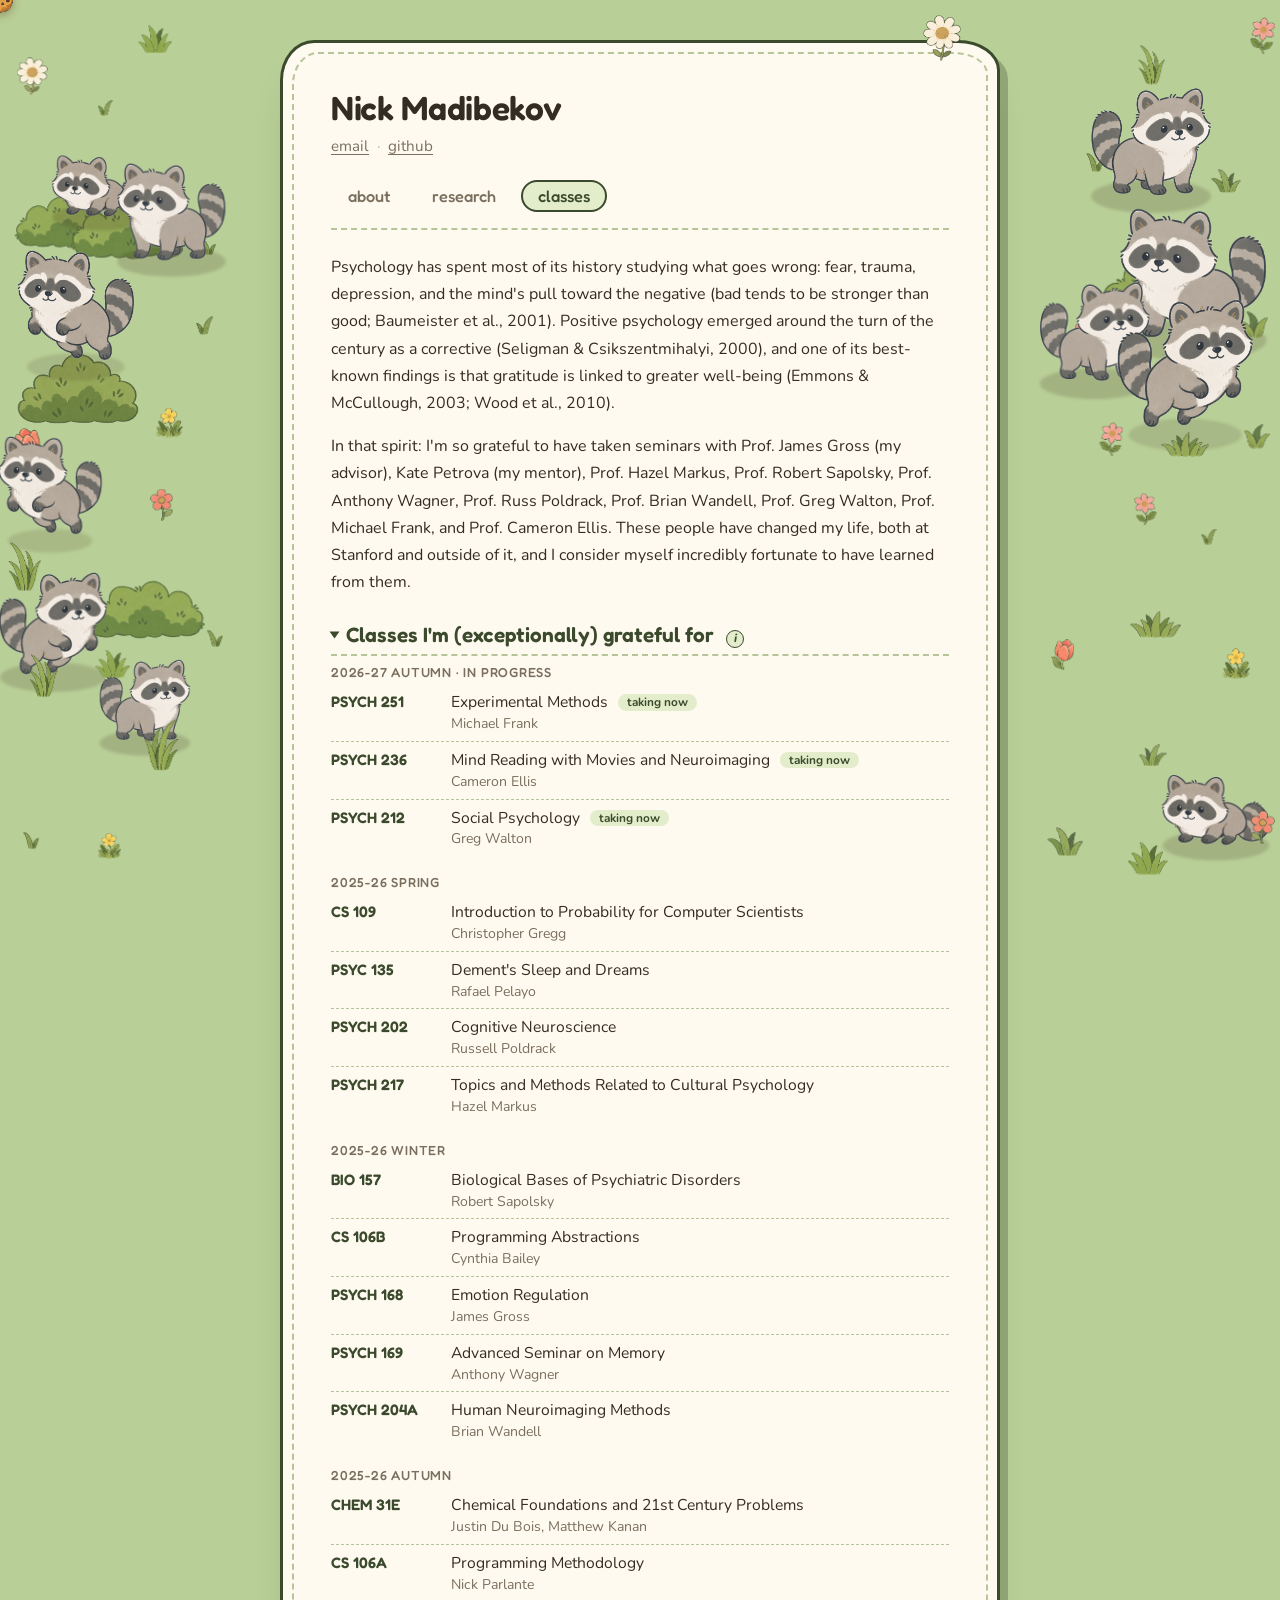
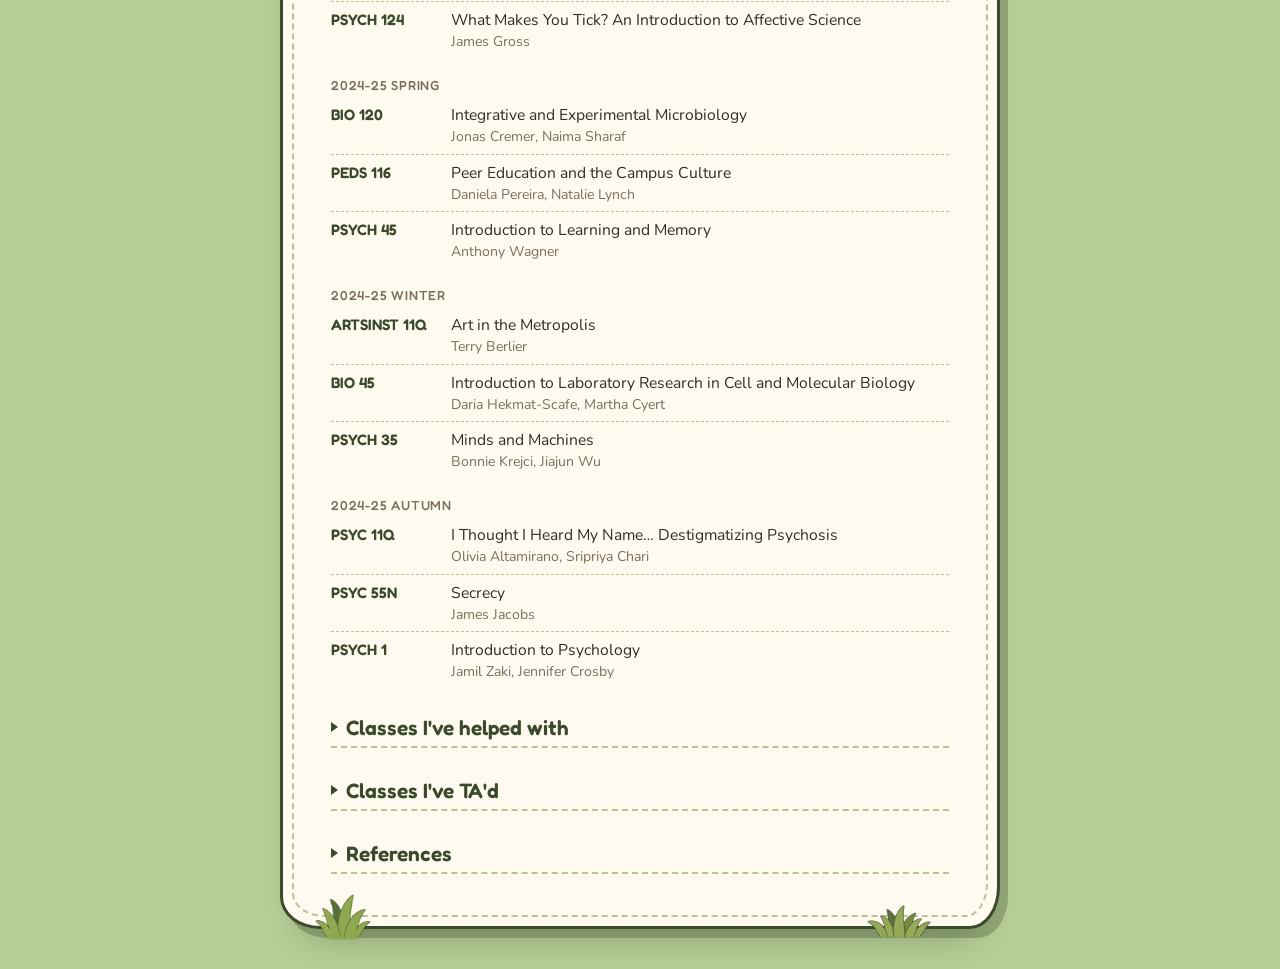
==== classes.html @ 47187459 "initial site" ====
<!doctype html>
<html lang="en">
<head>
<meta charset="UTF-8">
<meta name="viewport" content="width=device-width, initial-scale=1.0">
<title>Nick Madibekov — Classes</title>
<link rel="icon" href="data:image/svg+xml,<svg xmlns=%22http://www.w3.org/2000/svg%22 viewBox=%220 0 100 100%22><text y=%22.9em%22 font-size=%2290%22>🦝</text></svg>">
<link rel="stylesheet" href="styles.css">
</head>
<body>
<div class="cursor-cookie" id="cursorCookie"><div class="cookie-visual"></div></div>
<canvas id="raccoon-canvas"></canvas>

<div class="wrap">
  <main class="card">
    <h1 class="name">Nick Madibekov</h1>
    <p class="links">
      <a href="mailto:alikhanm@stanford.edu">email</a><span class="sep">·</span><a href="https://github.com/nickmadibekov" target="_blank" rel="noopener">github</a>
    </p>

    <nav class="tabs">
      <a href="index.html" class="tab">about</a>
      <a href="research.html" class="tab">research</a>
      <a href="classes.html" class="tab active">classes</a>
    </nav>

    <div class="content">
      <p class="gratitude">Psychology has spent most of its history studying what goes wrong: fear, trauma, depression, and the mind's pull toward the negative (bad tends to be stronger than good; Baumeister et al., 2001). Positive psychology emerged around the turn of the century as a corrective (Seligman &amp; Csikszentmihalyi, 2000), and one of its best-known findings is that gratitude is linked to greater well-being (Emmons &amp; McCullough, 2003; Wood et al., 2010).</p>
      <p class="gratitude">In that spirit: I'm so grateful to have taken seminars with Prof. James Gross (my advisor), Kate Petrova (my mentor), Prof. Hazel Markus, Prof. Robert Sapolsky, Prof. Anthony Wagner, Prof. Russ Poldrack, Prof. Brian Wandell, Prof. Greg Walton, Prof. Michael Frank, and Prof. Cameron Ellis. These people have changed my life, both at Stanford and outside of it, and I consider myself incredibly fortunate to have learned from them.</p>
      <details class="fold" open>
        <summary class="section">Classes I'm (exceptionally) grateful for <span class="tip" tabindex="0" role="button" aria-label="I&#x27;ve enjoyed every class I&#x27;ve taken, but didn&#x27;t want to list all 44 of them, so here are 24." data-tip="I&#x27;ve enjoyed every class I&#x27;ve taken, but didn&#x27;t want to list all 44 of them, so here are 24.">i</span></summary>
        <h3 class="subsection">2026-27 Autumn · in progress</h3>
        <ul class="courses">
          <li><span class="code">PSYCH 251</span><span class="info"><span class="ctitle">Experimental Methods</span> <span class="note">taking now</span><span class="prof">Michael Frank</span></span></li>
          <li><span class="code">PSYCH 236</span><span class="info"><span class="ctitle">Mind Reading with Movies and Neuroimaging</span> <span class="note">taking now</span><span class="prof">Cameron Ellis</span></span></li>
          <li><span class="code">PSYCH 212</span><span class="info"><span class="ctitle">Social Psychology</span> <span class="note">taking now</span><span class="prof">Greg Walton</span></span></li>
        </ul>
        <h3 class="subsection">2025-26 Spring</h3>
        <ul class="courses">
          <li><span class="code">CS 109</span><span class="info"><span class="ctitle">Introduction to Probability for Computer Scientists</span><span class="prof">Christopher Gregg</span></span></li>
          <li><span class="code">PSYC 135</span><span class="info"><span class="ctitle">Dement&#x27;s Sleep and Dreams</span><span class="prof">Rafael Pelayo</span></span></li>
          <li><span class="code">PSYCH 202</span><span class="info"><span class="ctitle">Cognitive Neuroscience</span><span class="prof">Russell Poldrack</span></span></li>
          <li><span class="code">PSYCH 217</span><span class="info"><span class="ctitle">Topics and Methods Related to Cultural Psychology</span><span class="prof">Hazel Markus</span></span></li>
        </ul>
        <h3 class="subsection">2025-26 Winter</h3>
        <ul class="courses">
          <li><span class="code">BIO 157</span><span class="info"><span class="ctitle">Biological Bases of Psychiatric Disorders</span><span class="prof">Robert Sapolsky</span></span></li>
          <li><span class="code">CS 106B</span><span class="info"><span class="ctitle">Programming Abstractions</span><span class="prof">Cynthia Bailey</span></span></li>
          <li><span class="code">PSYCH 168</span><span class="info"><span class="ctitle">Emotion Regulation</span><span class="prof">James Gross</span></span></li>
          <li><span class="code">PSYCH 169</span><span class="info"><span class="ctitle">Advanced Seminar on Memory</span><span class="prof">Anthony Wagner</span></span></li>
          <li><span class="code">PSYCH 204A</span><span class="info"><span class="ctitle">Human Neuroimaging Methods</span><span class="prof">Brian Wandell</span></span></li>
        </ul>
        <h3 class="subsection">2025-26 Autumn</h3>
        <ul class="courses">
          <li><span class="code">CHEM 31E</span><span class="info"><span class="ctitle">Chemical Foundations and 21st Century Problems</span><span class="prof">Justin Du Bois, Matthew Kanan</span></span></li>
          <li><span class="code">CS 106A</span><span class="info"><span class="ctitle">Programming Methodology</span><span class="prof">Nick Parlante</span></span></li>
          <li><span class="code">PSYCH 124</span><span class="info"><span class="ctitle">What Makes You Tick? An Introduction to Affective Science</span><span class="prof">James Gross</span></span></li>
        </ul>
        <h3 class="subsection">2024-25 Spring</h3>
        <ul class="courses">
          <li><span class="code">BIO 120</span><span class="info"><span class="ctitle">Integrative and Experimental Microbiology</span><span class="prof">Jonas Cremer, Naima Sharaf</span></span></li>
          <li><span class="code">PEDS 116</span><span class="info"><span class="ctitle">Peer Education and the Campus Culture</span><span class="prof">Daniela Pereira, Natalie Lynch</span></span></li>
          <li><span class="code">PSYCH 45</span><span class="info"><span class="ctitle">Introduction to Learning and Memory</span><span class="prof">Anthony Wagner</span></span></li>
        </ul>
        <h3 class="subsection">2024-25 Winter</h3>
        <ul class="courses">
          <li><span class="code">ARTSINST 11Q</span><span class="info"><span class="ctitle">Art in the Metropolis</span><span class="prof">Terry Berlier</span></span></li>
          <li><span class="code">BIO 45</span><span class="info"><span class="ctitle">Introduction to Laboratory Research in Cell and Molecular Biology</span><span class="prof">Daria Hekmat-Scafe, Martha Cyert</span></span></li>
          <li><span class="code">PSYCH 35</span><span class="info"><span class="ctitle">Minds and Machines</span><span class="prof">Bonnie Krejci, Jiajun Wu</span></span></li>
        </ul>
        <h3 class="subsection">2024-25 Autumn</h3>
        <ul class="courses">
          <li><span class="code">PSYC 11Q</span><span class="info"><span class="ctitle">I Thought I Heard My Name… Destigmatizing Psychosis</span><span class="prof">Olivia Altamirano, Sripriya Chari</span></span></li>
          <li><span class="code">PSYC 55N</span><span class="info"><span class="ctitle">Secrecy</span><span class="prof">James Jacobs</span></span></li>
          <li><span class="code">PSYCH 1</span><span class="info"><span class="ctitle">Introduction to Psychology</span><span class="prof">Jamil Zaki, Jennifer Crosby</span></span></li>
        </ul>
      </details>
      <details class="fold">
        <summary class="section">Classes I've helped with</summary>
    <ul class="courses">
            <li><span class="code">PSYC 65N</span><span class="info"><span class="ctitle">Namjooning, and Other Well-Being Inspiration from BTS</span> <span class="note">2026-27 Autumn</span><span class="prof">James Jacobs</span></span></li>
            <li><span class="code">PSYC 27N</span><span class="info"><span class="ctitle">Mental Health in Context: Race, Identity, and Resilience</span> <span class="note">2025-26 Winter</span><span class="prof">L. Adams</span></span></li>
            <li><span class="code">BIO 17N</span><span class="info"><span class="ctitle">How Bacteria Hunt for Food</span> <span class="note">2025-26 Spring</span><span class="prof">Naima Sharaf</span></span></li>
            <li><span class="code">PSYC 11Q</span><span class="info"><span class="ctitle">I Thought I Heard My Name… Destigmatizing Psychosis</span> <span class="note">2025-26 Autumn</span><span class="prof">Olivia Altamirano, Sripriya Chari</span></span></li>
          </ul>
      </details>
      <details class="fold">
        <summary class="section">Classes I've TA'd</summary>
    <ul class="courses">
            <li><span class="code">PSYCH 45</span><span class="info"><span class="ctitle">Introduction to Learning and Memory</span> <span class="note">2025-26 Spring</span><span class="prof">Anthony Wagner</span></span></li>
          </ul>
      </details>
      <details class="fold">
        <summary class="section">References</summary>
    <ul class="refs">
            <li>Baumeister, R. F., Bratslavsky, E., Finkenauer, C., &amp; Vohs, K. D. (2001). Bad is stronger than good. <i>Review of General Psychology, 5</i>(4), 323–370.</li>
            <li>Emmons, R. A., &amp; McCullough, M. E. (2003). Counting blessings versus burdens: An experimental investigation of gratitude and subjective well-being in daily life. <i>Journal of Personality and Social Psychology, 84</i>(2), 377–389.</li>
            <li>Seligman, M. E. P., &amp; Csikszentmihalyi, M. (2000). Positive psychology: An introduction. <i>American Psychologist, 55</i>(1), 5–14.</li>
            <li>Wood, A. M., Froh, J. J., &amp; Geraghty, A. W. A. (2010). Gratitude and well-being: A review and theoretical integration. <i>Clinical Psychology Review, 30</i>(7), 890–905.</li>
          </ul>
      </details>
    </div>
  </main>
</div>

<script src="raccoons.js?v=28"></script>
</body>
</html>
---- styles.css ----
@import url('https://fonts.googleapis.com/css2?family=Fredoka:wght@500;600;700&family=Nunito:wght@400;600;700;800&display=swap');

:root {
  --bg: #b9cf98;
  --card: #fffaf0;
  --outline: #3b4a2d;
  --stitch: rgba(111, 143, 69, 0.5);
  --ink: #332c22;
  --ink-soft: #7a6f5e;
  --accent: #bd8a3f;
  --accent-soft: #e3c98f;
  --line: #ece5d5;
  --shadow: 0 20px 60px -20px rgba(60, 45, 20, 0.28);
}

* {
  box-sizing: border-box;
}

html, body {
  height: 100%;
}

html, body {
  cursor: none;
}

body {
  margin: 0;
  background: var(--bg);
  color: var(--ink);
  font-family: 'Nunito', sans-serif;
  overflow-x: hidden;
}

.card, .card * {
  cursor: auto;
}

.card a {
  cursor: pointer;
}

a {
  color: inherit;
  text-decoration-color: var(--accent-soft);
  text-underline-offset: 3px;
}

a:hover {
  color: var(--accent);
}

#raccoon-canvas {
  position: fixed;
  inset: 0;
  width: 100vw;
  height: 100vh;
  z-index: 1;
  display: block;
}

.wrap {
  position: relative;
  z-index: 2;
  min-height: 100vh;
  display: flex;
  align-items: center;
  justify-content: center;
  padding: 40px 20px;
}

/* Card: a stitched patch with a thick crayon outline, uneven hand-cut
   corners and a hard offset shadow, with a bit of the meadow growing out
   of its edges. */
.card {
  position: relative;
  width: 100%;
  max-width: 720px;
  background: var(--card);
  border: 3px solid var(--outline);
  border-radius: 34px 42px 30px 40px / 40px 30px 42px 32px;
  box-shadow: 8px 9px 0 rgba(59, 74, 45, 0.3), 0 28px 40px -22px rgba(40, 60, 25, 0.35);
  padding: 44px 48px 48px;
}

.card::before {
  content: '';
  position: absolute;
  inset: 9px;
  border: 2px dashed var(--stitch);
  border-radius: 26px 34px 22px 32px / 32px 22px 34px 24px;
  pointer-events: none;
}

.card::after {
  content: '';
  position: absolute;
  inset: -30px;
  pointer-events: none;
  background:
    url('assets/bg/grass-3.png') left 62px bottom 16px / 56px auto no-repeat,
    url('assets/bg/grass-5.png') right 96px bottom 18px / 64px auto no-repeat,
    url('assets/bg/flower-daisy.png') right 66px top 2px / 38px auto no-repeat;
}

.name {
  font-family: 'Fredoka', sans-serif;
  font-size: 2.1rem;
  font-weight: 600;
  margin: 0 0 8px;
  letter-spacing: -0.01em;
}

.name .placeholder {
  color: var(--ink);
}

.links {
  margin: 0 0 24px;
  color: var(--ink-soft);
  font-size: 0.95rem;
}

.links a {
  text-decoration: underline;
}

.links .sep {
  margin: 0 8px;
  color: #a9bd86;
}

.tabs {
  display: flex;
  flex-wrap: wrap;
  gap: 8px;
  border-bottom: 2px dashed var(--stitch);
  padding-bottom: 16px;
  margin-bottom: 24px;
  font-family: 'Fredoka', sans-serif;
}

.tabs a {
  text-decoration: none;
  color: var(--ink-soft);
  font-weight: 500;
  font-size: 1.02rem;
  padding: 4px 15px;
  border: 2px solid transparent;
  border-radius: 999px;
  transition: background 0.15s ease;
}

.tabs a:hover {
  background: #eef3dc;
  color: var(--outline);
}

.tabs a.active {
  background: #e3edcb;
  border-color: var(--outline);
  color: var(--outline);
}

.content p {
  line-height: 1.7;
  font-size: 1.03rem;
  margin: 0 0 16px;
}

.content p:last-child {
  margin-bottom: 0;
}

.content .gratitude {
  font-size: 1rem;
}

.content .section {
  font-family: 'Fredoka', sans-serif;
  font-weight: 600;
  font-size: 1.3rem;
  color: var(--outline);
  margin: 32px 0 6px;
}

.content .section .aside {
  font-family: 'Nunito', sans-serif;
  font-weight: 600;
  font-size: 0.85rem;
  color: var(--ink-soft);
}

.content .fold > summary {
  position: relative;
}

.tip {
  display: inline-flex;
  align-items: center;
  justify-content: center;
  width: 1.15rem;
  height: 1.15rem;
  margin-left: 4px;
  border: 1.5px solid var(--outline);
  border-radius: 50%;
  background: #e3edcb;
  color: var(--outline);
  font-family: 'Nunito', sans-serif;
  font-size: 0.72rem;
  font-style: italic;
  font-weight: 800;
  line-height: 1;
  cursor: help;
  vertical-align: 2px;
  user-select: none;
}

.tip::after {
  content: attr(data-tip);
  position: absolute;
  left: 0;
  top: calc(100% + 6px);
  z-index: 5;
  width: min(320px, 100%);
  padding: 10px 14px;
  border: 2px solid var(--outline);
  border-radius: 14px;
  background: var(--card);
  box-shadow: 4px 5px 0 rgba(59, 74, 45, 0.25);
  color: var(--ink);
  font-family: 'Nunito', sans-serif;
  font-size: 0.88rem;
  font-style: normal;
  font-weight: 600;
  line-height: 1.45;
  text-transform: none;
  letter-spacing: 0;
  white-space: normal;
  opacity: 0;
  visibility: hidden;
  transform: translateY(-3px);
  transition: opacity 0.15s ease, transform 0.15s ease;
  pointer-events: none;
}

.tip:hover::after,
.tip:focus::after,
.tip.show::after {
  opacity: 1;
  visibility: visible;
  transform: none;
}

.pooh {
  margin: 28px 0 8px;
  padding: 12px 18px;
  border-left: 4px solid var(--accent-soft);
  background: #fbf3dd;
  border-radius: 6px 16px 16px 6px;
}

.pooh p {
  margin: 0;
  font-family: 'Fredoka', sans-serif;
  font-size: 1.02rem;
  color: var(--outline);
}

.pooh cite {
  display: block;
  margin-top: 4px;
  font-size: 0.8rem;
  font-style: normal;
  color: var(--ink-soft);
}

.content .fold {
  margin-top: 4px;
}

.content .fold > summary.section {
  display: flex;
  align-items: baseline;
  gap: 8px;
  margin: 18px 0 4px;
  padding: 8px 0 6px;
  border-bottom: 2px dashed var(--stitch);
  cursor: pointer;
  list-style: none;
  user-select: none;
}

.card .fold > summary {
  cursor: pointer;
}

.content .fold > summary::-webkit-details-marker {
  display: none;
}

.content .fold > summary::before {
  content: '';
  flex: none;
  width: 0;
  height: 0;
  border-left: 7px solid var(--outline);
  border-top: 5px solid transparent;
  border-bottom: 5px solid transparent;
  transition: transform 0.15s ease;
  align-self: center;
}

.content .fold[open] > summary::before {
  transform: rotate(90deg);
}

.content .fold > summary:hover {
  color: var(--accent);
}

.content .fold[open] > summary {
  margin-bottom: 8px;
}

.content .fold .subsection:first-of-type {
  margin-top: 8px;
}

.content .gratitude + .section {
  margin-top: 28px;
}

.content .subsection {
  font-family: 'Fredoka', sans-serif;
  font-weight: 500;
  font-size: 0.82rem;
  letter-spacing: 0.06em;
  text-transform: uppercase;
  color: var(--ink-soft);
  margin: 18px 0 4px;
}

.courses,
.refs {
  list-style: none;
  margin: 0;
  padding: 0;
}

.courses li {
  display: flex;
  gap: 14px;
  padding: 7px 0;
  border-bottom: 1.5px dashed var(--stitch);
  line-height: 1.4;
}

.courses li:last-child {
  border-bottom: 0;
}

.courses .code {
  flex: 0 0 6.6rem;
  font-family: 'Fredoka', sans-serif;
  font-weight: 600;
  font-size: 0.95rem;
  color: var(--outline);
}

.courses .info {
  flex: 1;
  min-width: 0;
}

.courses .ctitle {
  font-size: 0.98rem;
}

.courses .note {
  display: inline-block;
  margin-left: 6px;
  padding: 0 9px;
  border-radius: 999px;
  background: #e3edcb;
  color: var(--outline);
  font-size: 0.74rem;
  font-weight: 700;
  white-space: nowrap;
  vertical-align: 1px;
}

.courses .prof {
  display: block;
  font-size: 0.88rem;
  color: var(--ink-soft);
}

.papers {
  list-style: none;
  margin: 0;
  padding: 0;
}

.papers li {
  padding: 12px 0;
  border-bottom: 1.5px dashed var(--stitch);
  line-height: 1.45;
}

.papers li:first-child {
  padding-top: 4px;
}

.papers li:last-child {
  border-bottom: 0;
}

.papers span {
  display: block;
}

.papers .ptitle {
  font-family: 'Fredoka', sans-serif;
  font-weight: 500;
  font-size: 1.08rem;
  color: var(--outline);
}

.papers .pauthors {
  font-size: 0.95rem;
}

.papers .pvenue {
  font-size: 0.9rem;
  color: var(--ink-soft);
}

.papers .plinks {
  display: flex;
  flex-wrap: wrap;
  gap: 8px;
  margin-top: 8px;
}

.papers .plinks a {
  display: block;
  width: 5.2rem;
  text-align: center;
  padding: 2px 0;
  border: 2px solid var(--outline);
  border-radius: 999px;
  background: #e3edcb;
  color: var(--outline);
  font-family: 'Fredoka', sans-serif;
  font-size: 0.82rem;
  text-decoration: none;
}

.papers .plinks a:hover {
  background: #d3e3b0;
  color: var(--outline);
}

.content .me {
  font-weight: 800;
}

.content .footnote {
  font-size: 0.8rem;
  color: var(--ink-soft);
  margin-top: 4px;
}

.refs li {
  font-size: 0.8rem;
  line-height: 1.5;
  color: var(--ink-soft);
  padding-left: 1.6em;
  text-indent: -1.6em;
  margin-bottom: 6px;
}

.bio-placeholder {
  color: var(--ink-soft);
  font-style: italic;
}

.coming-soon {
  color: var(--ink-soft);
  font-style: italic;
}

/* Wrapper positions the cursor instantly (no transition — avoids lag behind the mouse). */
.cursor-cookie {
  position: fixed;
  top: 0;
  left: 0;
  width: 0;
  height: 0;
  pointer-events: none;
  z-index: 9999;
  opacity: 1;
  transition: opacity 0.12s ease;
}

.cursor-cookie.hidden {
  opacity: 0;
}

/* Inner visual carries the bite/pulse animation, decoupled from position. */
.cookie-visual {
  position: absolute;
  top: -17px;
  left: -17px;
  width: 34px;
  height: 34px;
  background: url('assets/cookie.png') center / contain no-repeat;
  filter: drop-shadow(0 3px 4px rgba(80, 50, 15, 0.35));
  transform: scale(1) rotate(0deg);
  transform-origin: 50% 50%;
  transition: transform 0.22s cubic-bezier(.34, 1.56, .64, 1);
}

.cursor-cookie.pulse .cookie-visual {
  transform: scale(0.2) rotate(35deg);
}

@media (max-width: 600px) {
  .card {
    padding: 32px 24px 36px;
  }
  .tabs {
    gap: 14px;
  }
  .name {
    font-size: 1.7rem;
  }
  .courses li {
    flex-direction: column;
    gap: 0;
  }
  .courses .code {
    flex-basis: auto;
  }
}
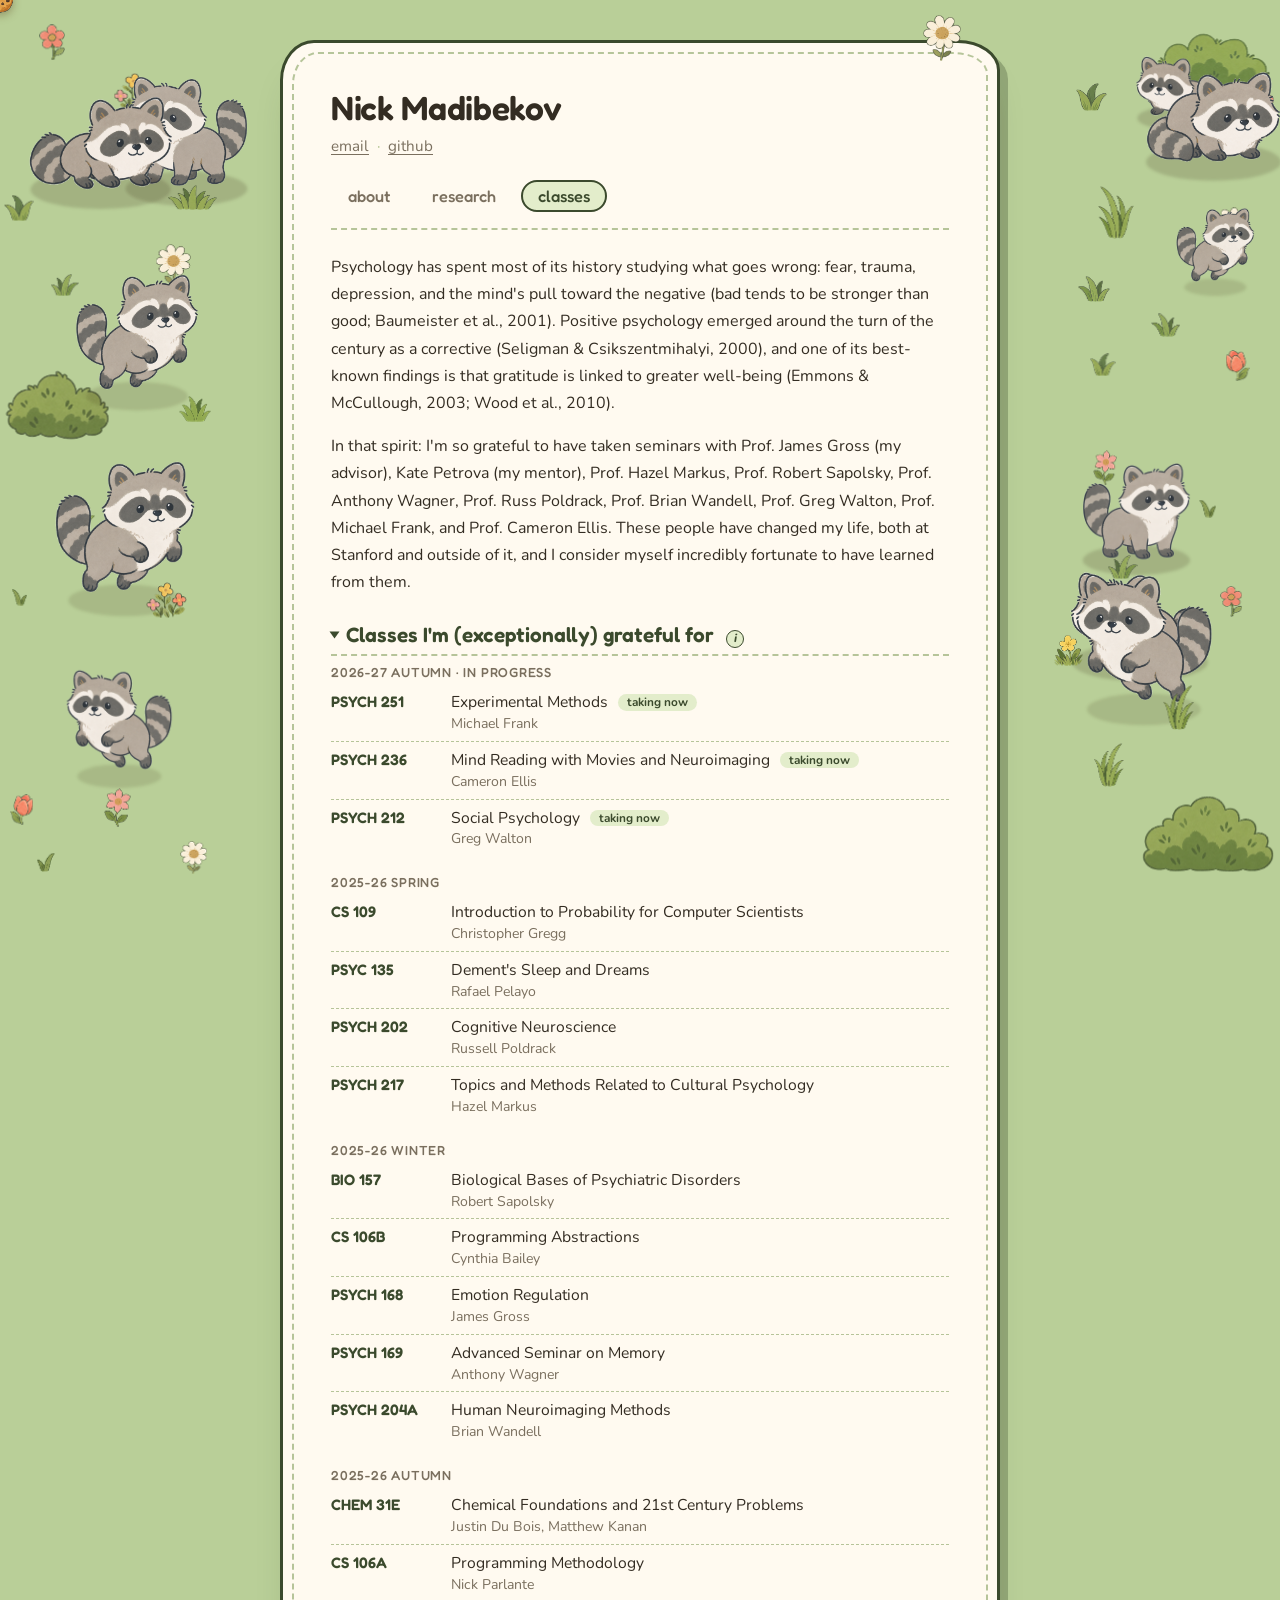
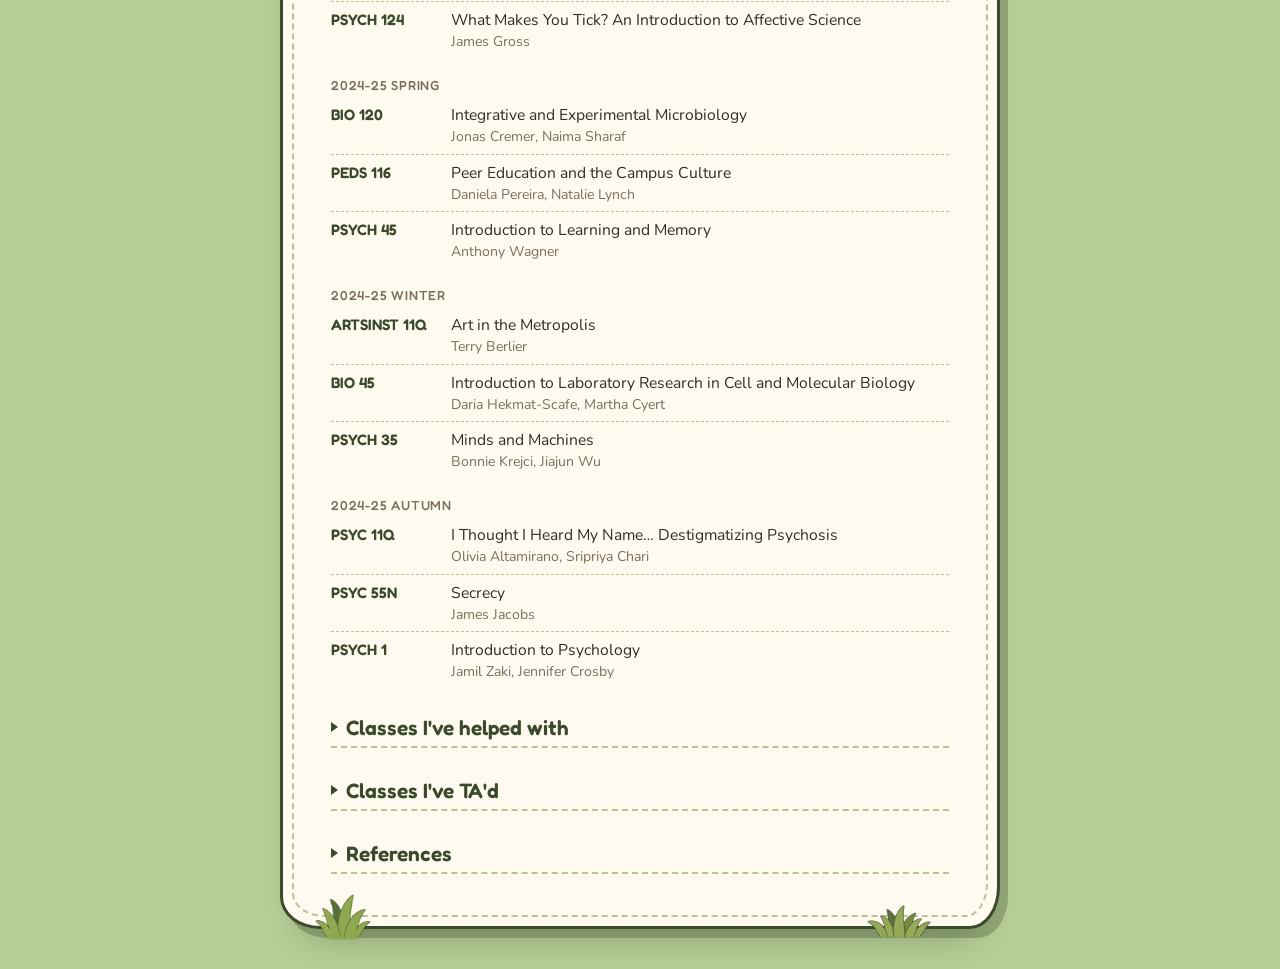
==== commit 0bd073c3: "upd" ====
--- a/classes.html
+++ b/classes.html
@@ -78,16 +78,16 @@
       <details class="fold">
         <summary class="section">Classes I've helped with</summary>
     <ul class="courses">
-            <li><span class="code">PSYC 65N</span><span class="info"><span class="ctitle">Namjooning, and Other Well-Being Inspiration from BTS</span> <span class="note">2026-27 Autumn</span><span class="prof">James Jacobs</span></span></li>
-            <li><span class="code">PSYC 27N</span><span class="info"><span class="ctitle">Mental Health in Context: Race, Identity, and Resilience</span> <span class="note">2025-26 Winter</span><span class="prof">L. Adams</span></span></li>
-            <li><span class="code">BIO 17N</span><span class="info"><span class="ctitle">How Bacteria Hunt for Food</span> <span class="note">2025-26 Spring</span><span class="prof">Naima Sharaf</span></span></li>
-            <li><span class="code">PSYC 11Q</span><span class="info"><span class="ctitle">I Thought I Heard My Name… Destigmatizing Psychosis</span> <span class="note">2025-26 Autumn</span><span class="prof">Olivia Altamirano, Sripriya Chari</span></span></li>
+            <li><span class="code">PSYC 65N</span><span class="info"><span class="ctitle">Namjooning, and Other Well-Being Inspiration from BTS</span><span class="prof">James Jacobs <span class="note">2026-27 Autumn</span></span></span></li>
+            <li><span class="code">BIO 17N</span><span class="info"><span class="ctitle">How Bacteria Hunt for Food</span><span class="prof">Naima Sharaf <span class="note">2025-26 Spring</span></span></span></li>
+            <li><span class="code">PSYC 27N</span><span class="info"><span class="ctitle">Mental Health in Context: Race, Identity, and Resilience</span><span class="prof">L. Adams <span class="note">2025-26 Winter</span></span></span></li>
+            <li><span class="code">PSYC 11Q</span><span class="info"><span class="ctitle">I Thought I Heard My Name… Destigmatizing Psychosis</span><span class="prof">Olivia Altamirano, Sripriya Chari <span class="note">2025-26 Autumn</span></span></span></li>
           </ul>
       </details>
       <details class="fold">
         <summary class="section">Classes I've TA'd</summary>
     <ul class="courses">
-            <li><span class="code">PSYCH 45</span><span class="info"><span class="ctitle">Introduction to Learning and Memory</span> <span class="note">2025-26 Spring</span><span class="prof">Anthony Wagner</span></span></li>
+            <li><span class="code">PSYCH 45</span><span class="info"><span class="ctitle">Introduction to Learning and Memory</span><span class="prof">Anthony Wagner <span class="note">2025-26 Spring</span></span></span></li>
           </ul>
       </details>
       <details class="fold">
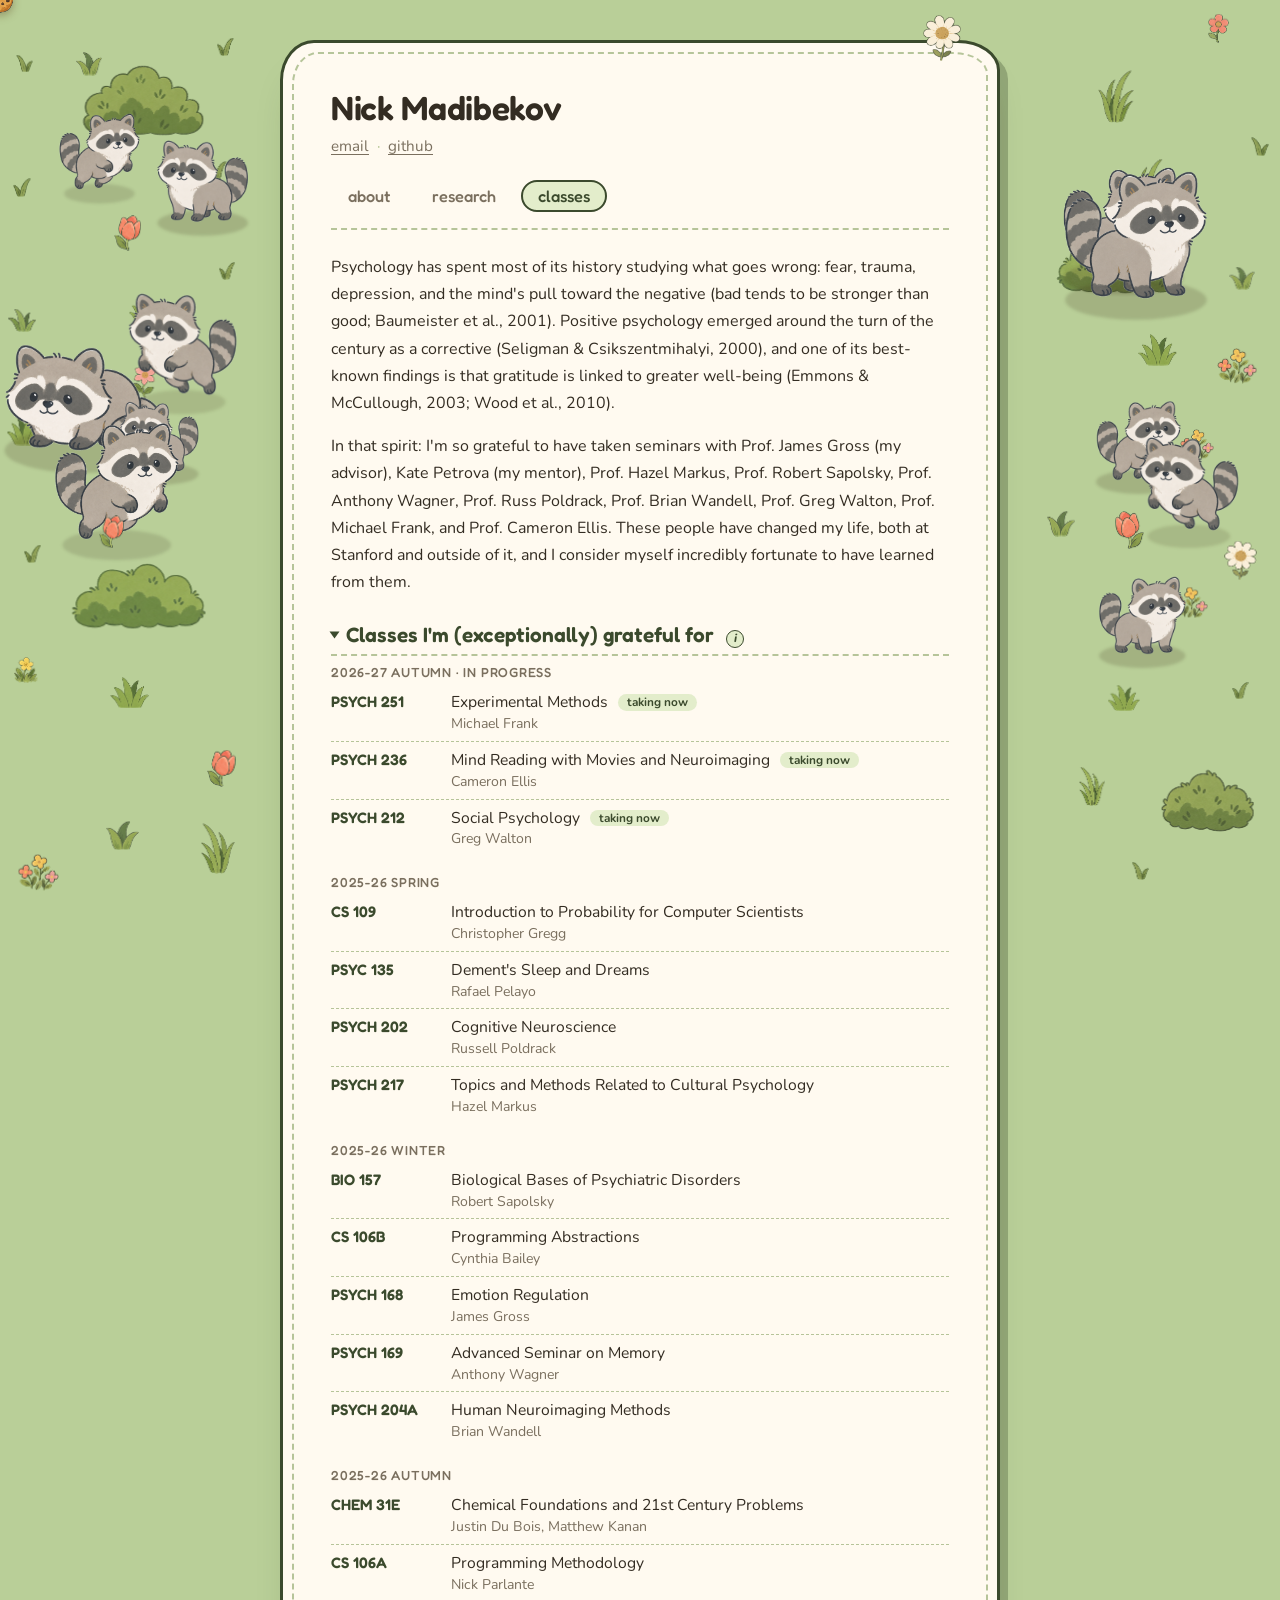
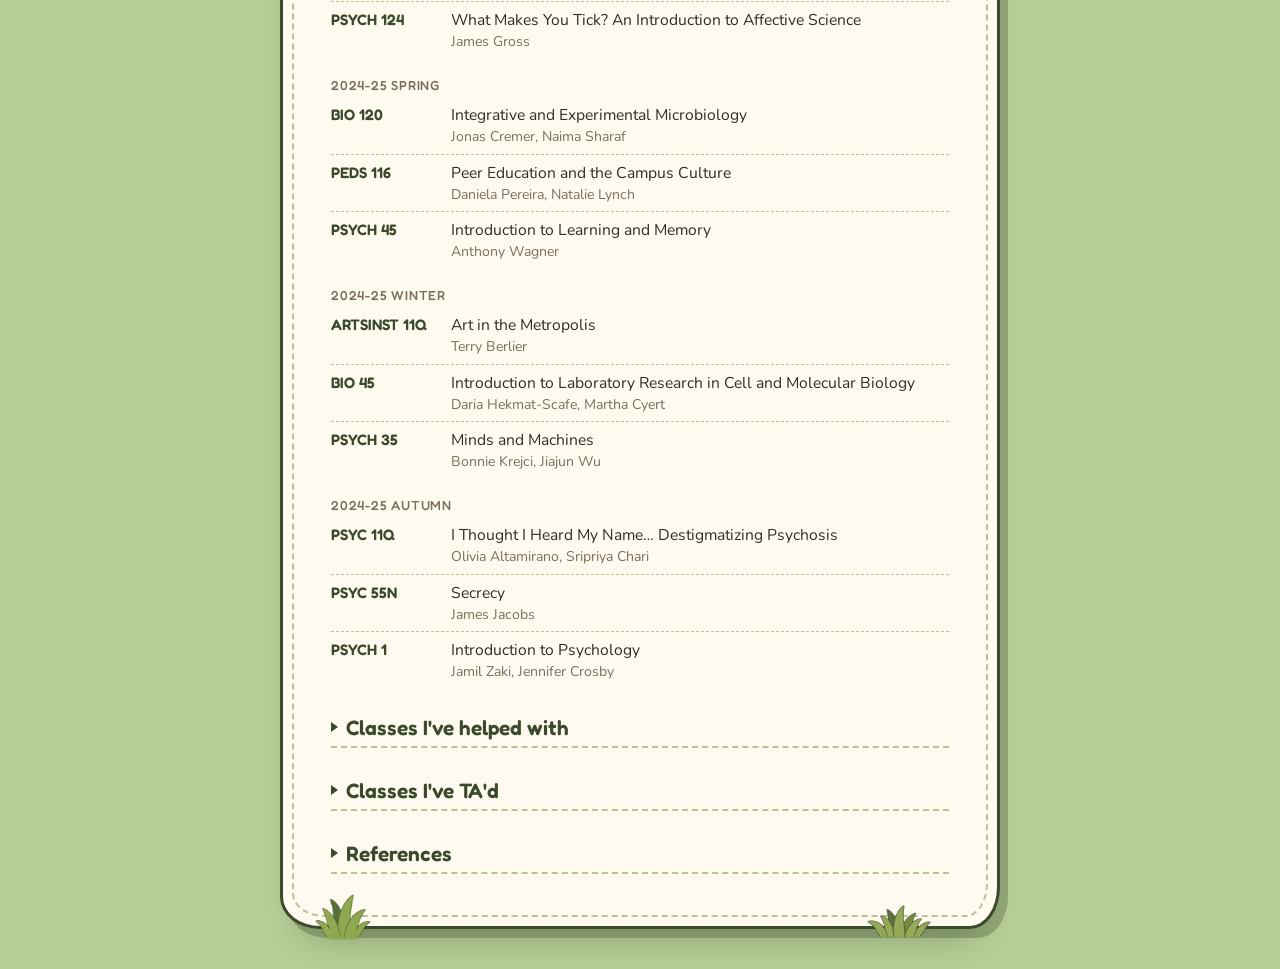
==== commit 9b6c2783: "polish" ====
--- a/classes.html
+++ b/classes.html
@@ -4,7 +4,25 @@
 <meta charset="UTF-8">
 <meta name="viewport" content="width=device-width, initial-scale=1.0">
 <title>Nick Madibekov — Classes</title>
-<link rel="icon" href="data:image/svg+xml,<svg xmlns=%22http://www.w3.org/2000/svg%22 viewBox=%220 0 100 100%22><text y=%22.9em%22 font-size=%2290%22>🦝</text></svg>">
+<meta name="description" content="Classes Nick Madibekov, a Stanford undergraduate in psychology, biology, and computer science, is grateful for, plus courses he has helped with and TA'd.">
+<link rel="canonical" href="https://nickmadibekov.github.io/classes.html">
+<meta property="og:type" content="website">
+<meta property="og:site_name" content="Nick Madibekov">
+<meta property="og:title" content="Nick Madibekov — Classes">
+<meta property="og:description" content="Classes Nick Madibekov, a Stanford undergraduate in psychology, biology, and computer science, is grateful for, plus courses he has helped with and TA'd.">
+<meta property="og:url" content="https://nickmadibekov.github.io/classes.html">
+<meta property="og:image" content="https://nickmadibekov.github.io/assets/og-image.png">
+<meta property="og:image:width" content="1200">
+<meta property="og:image:height" content="630">
+<meta property="og:image:alt" content="Nick Madibekov, with a cartoon raccoon">
+<meta name="twitter:card" content="summary_large_image">
+<meta name="twitter:title" content="Nick Madibekov — Classes">
+<meta name="twitter:description" content="Classes Nick Madibekov, a Stanford undergraduate in psychology, biology, and computer science, is grateful for, plus courses he has helped with and TA'd.">
+<meta name="twitter:image" content="https://nickmadibekov.github.io/assets/og-image.png">
+<link rel="icon" href="favicon.ico" sizes="48x48">
+<link rel="icon" type="image/png" sizes="32x32" href="assets/favicon-32.png">
+<link rel="icon" type="image/png" sizes="192x192" href="assets/icon-192.png">
+<link rel="apple-touch-icon" href="assets/apple-touch-icon.png">
 <link rel="stylesheet" href="styles.css">
 </head>
 <body>
